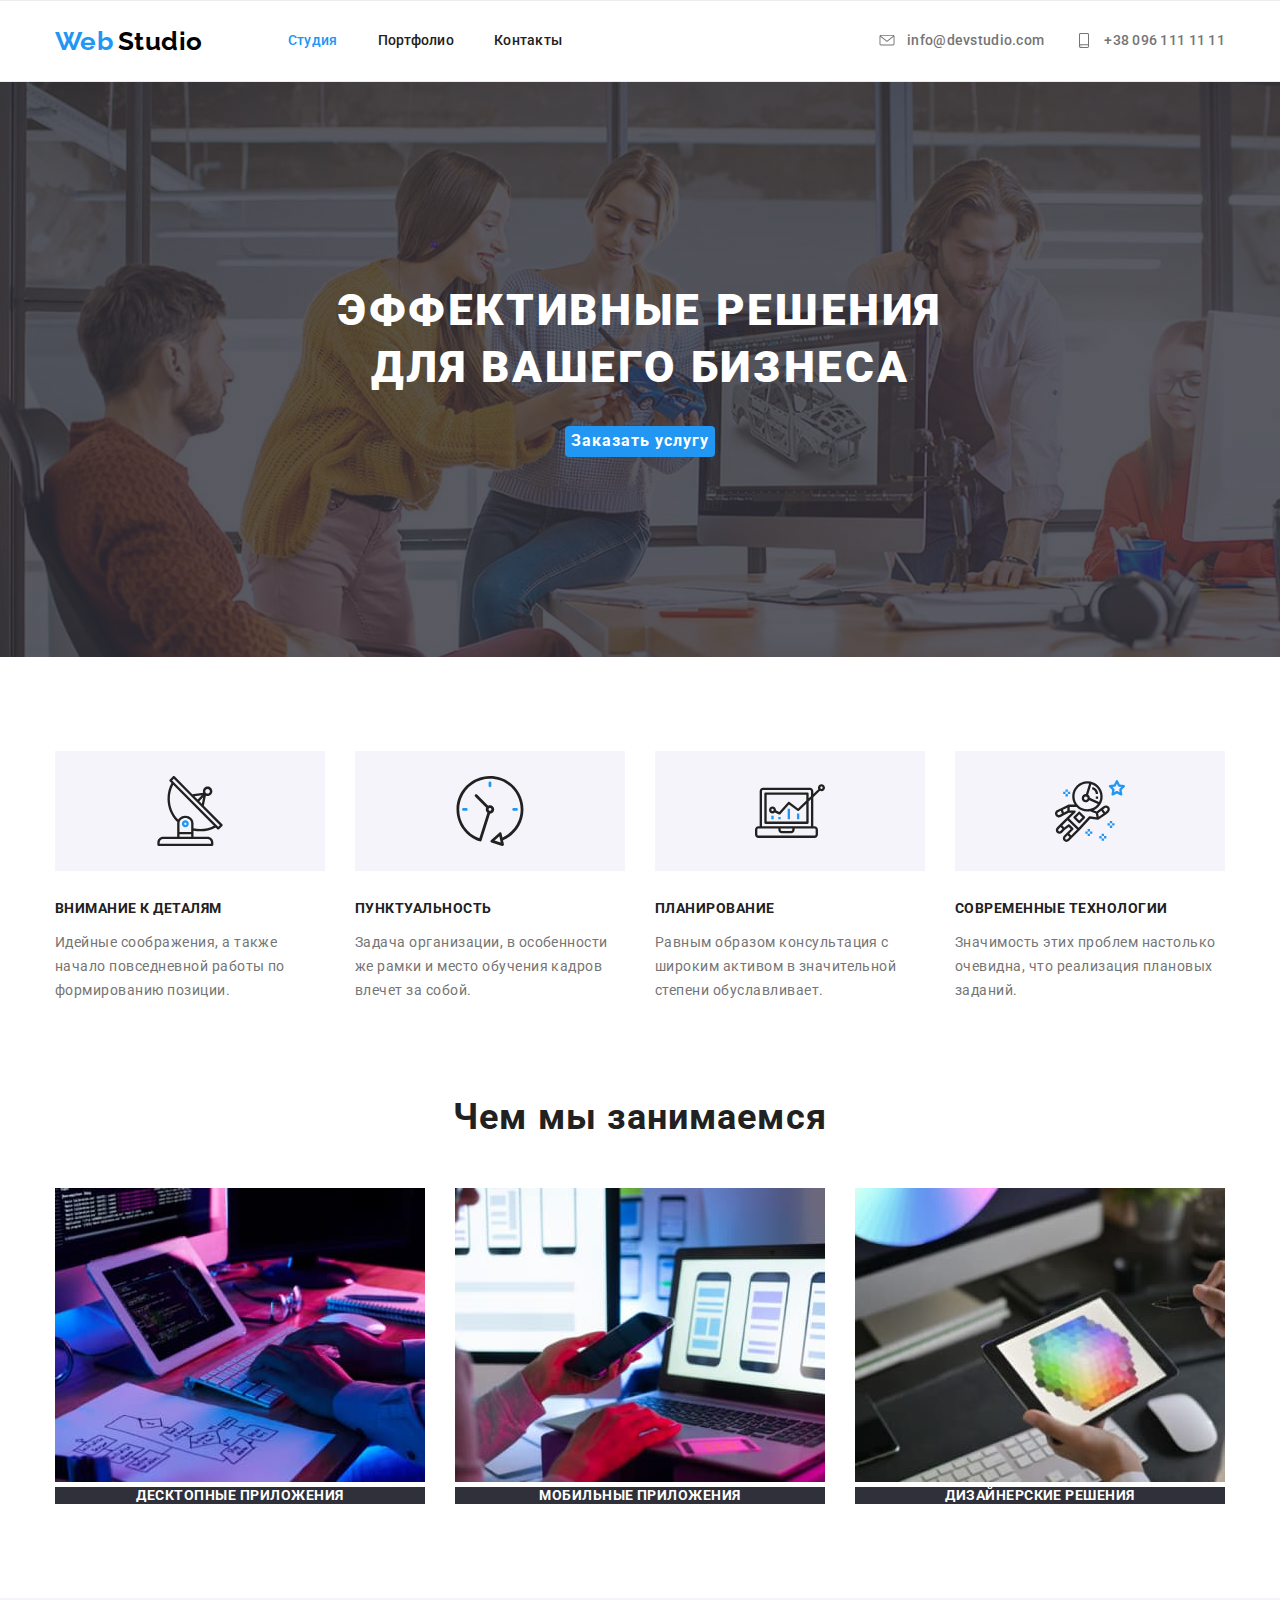
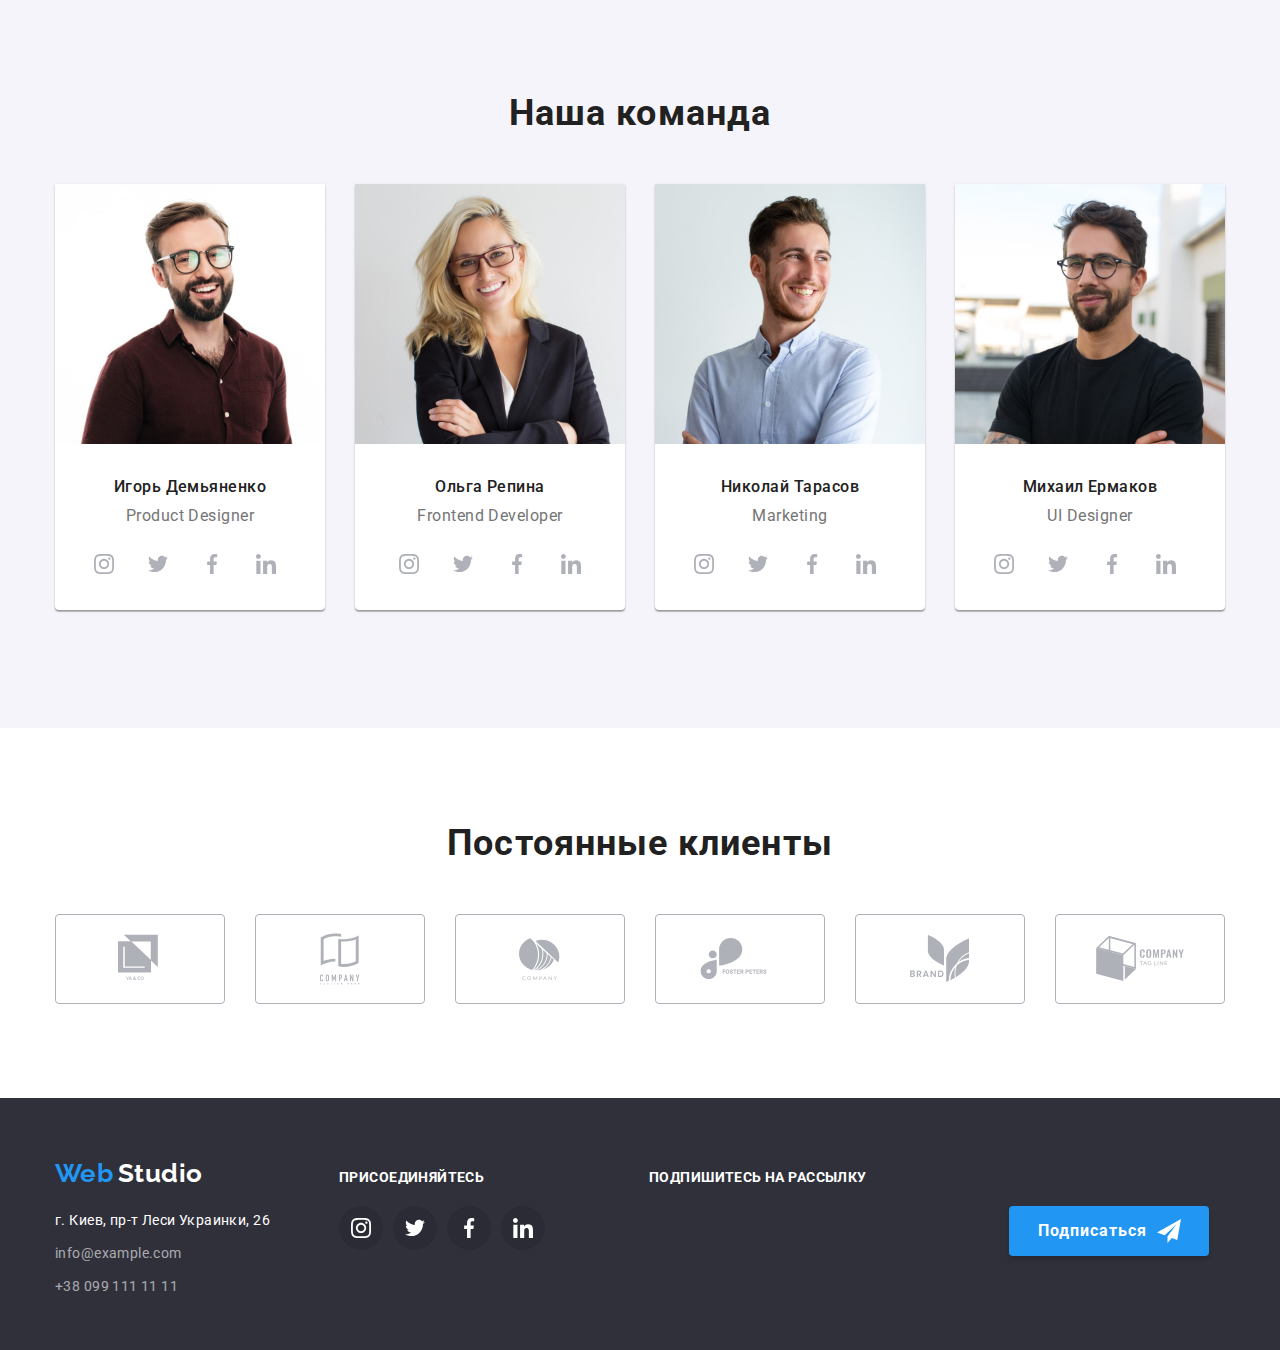
==== index.html @ d1fb1cee "добавляет все файлы" ====
<!DOCTYPE html>
<html lang="ru">
  <head>
    <meta charset="UTF-8" />
    <meta name="viewport" content="width=device-width, initial-scale=1.0" />
    <title>Web Studio</title>
    <link
      rel="stylesheet"
      href="https://cdnjs.cloudflare.com/ajax/libs/modern-normalize/0.7.0/modern-normalize.min.css"
    />
    <link
      href="https://fonts.googleapis.com/css2?family=Raleway:wght@700&family=Roboto:wght@400;500;700;900&display=swap"
      rel="stylesheet"
    />
    <link rel="stylesheet" href="./css/main.css" />
  </head>

  <body>
    <!-- шапка страницы -->
    <header class="page-header">
      <div class="container main-header">
        <!-- логотип компании -->
        <a href="./" class="logo-header">
          <span class="logo main">Web</span>
          <span class="logo second">Studio</span>
        </a>

        <!-- главная навигация -->
        <nav>
          <ul class="site-nav list">
            <li class="item">
              <a href="./index.html" class="link current">Студия</a>
            </li>
            <li class="item">
              <a href="./portfolio.html" class="link">Портфолио</a>
            </li>
            <li class="item"><a href="" class="link">Контакты</a></li>
          </ul>
        </nav>

        <!-- adress -->
        <address class="site-nav">
          <a href="mailto:info@devstudio.com" class="contacts"
            >
            <svg class="icon-contacts">
              <use xlink:href="./images/sprite.svg#email"></use>
            </svg>
            info@devstudio.com
            </a
          >
          <a href="tel:+380961111111" class="contacts">
            <svg class="icon-contacts">
              <use xlink:href="./images/sprite.svg#smartphone"></use>
            </svg>
            +38 096 111 11 11</a>
        </address>
      </div>
    </header>

    
    

    <main>

      <!-- Hero -->
      <section class="hero">
        <div class="container-hero">
          <h1 class="hero-title">
            Эффективные решения <br />
            для вашего бизнеса
          </h1>
          <button type="button" class="button">Заказать услугу</button>
        </div>
      </section>

      <!-- about us -->
      <section class="section features">
        <div class="container">
          <h2 class="section-title" hidden>О нас</h2>

          <ul class="about-us list">
            <li class="item">
              <div class="img-about">
              <svg class="icon" width="70" height="70">
                <use xlink:href="./images/sprite.svg#antenna"></use>
              </svg>
              </div>
              <h3 class="title">Внимание к деталям</h3>
              <p class="content">
                Идейные соображения, а также начало повседневной работы по
                формированию позиции.
              </p>
            </li>
            <li class="item">
              <div class="img-about">
              <svg class="icon" width="70" height="70">
                <use xlink:href="./images/sprite.svg#clock"></use>
              </svg>
              </div>
              <h3 class="title">Пунктуальность</h3>
              <p class="content">
                Задача организации, в особенности же рамки и место обучения
                кадров влечет за собой.
              </p>
            </li>
            <li class="item">
              <div class="img-about">
                <svg class="icon" width="70" height="70">
                  <use xlink:href="./images/sprite.svg#diagram"></use>
                </svg>
              </div>
              <h3 class="title">Планирование</h3>
              <p class="content">
                Равным образом консультация с широким активом в значительной
                степени обуславливает.
              </p>
            </li>
            <li class="item">
              <div class="img-about">
                <svg class="icon" width="70" height="70">
                  <use xlink:href="./images/sprite.svg#astronaut"></use>
                </svg>
              </div>
              <h3 class="title">Современные технологии</h3>
              <p class="content">
                Значимость этих проблем настолько очевидна, что реализация
                плановых заданий.
              </p>
            </li>
          </ul>
        </div>
      </section>

      <!-- Work section -->
      <section class="section">
        <div class="container">
          <h2 class="section-title">Чем мы занимаемся</h2>

          <ul class="work-list list">
            <li class="item">
              <a href=""
                ><img src="./images/box-1.jpg" alt="box-1" width="370"
              /></a>
              <h3 class="title title-utilities">Десктопные приложения</h3>
            </li>

            <li class="item">
              <a href=""
                ><img src="./images/box-2.jpg" alt="box-2" width="370"
              /></a>
              <h3 class="title title-utilities">Мобильные приложения</h3>
            </li>

            <li class="item">
              <a href=""
                ><img
                  src="./images/box-3.jpg"
                  alt="box-3"
                  width="370"
              /></a>
              <h3 class="title title-utilities">Дизайнерские решения</h3>
            </li>
          </ul>
        </div>
      </section>

      <!-- our team -->

      <section class="section-team">
          <div class="container">
            <h2 class="section-title">Наша команда</h2>
            <ul class="our-team list">
              <li class="item">
                <img src="./images/our-team-1.jpg" alt="дизайнер" width="270" />
                <h3 class="name-team">Игорь Демьяненко</h3>
                <p class="name-text">Product Designer</p>
                <ul class="links list">
                  <li class="item-links">
                    <a  class="box-media" href="https://www.instagram.com/" aria-label="ссылка на Instagram">
                      <svg class="instagram" width="20" height="20">
                        <use href="./images/sprite.svg#instagram"></use>
                      </svg>
                    </a>
                  </li>
                  <li class="item-links">
                    <a class="box-media" href="https://twitter.com/" aria-label="ссылка на Twitter">
                      <svg class="" width="20" height="20">
                        <use href="./images/sprite.svg#twitter"></use>
                      </svg>
                    </a>
                  </li>
                  <li class="item-links">
                    <a class="box-media" href="https://www.facebook.com/" aria-label="ссылка на Facebook">
                      <svg class="" width="20" height="20">
                        <use href="./images/sprite.svg#facebook"></use>
                      </svg>
                    </a>
                  </li>
                  <li class="item-links">
                    <a class="box-media" href="https://www.linkedin.com/" aria-label="ссылка на linkedin">
                      <svg class="" width="20" height="20">
                        <use href="./images/sprite.svg#linkedin"></use>
                      </svg>
                    </a>
                  </li>
                </ul>
              </li>
       
              <li class="item">
                <img src="./images/our-team-2.jpg" alt="фронтенд разработчик" width="270" />
                <h3 class="name-team">Ольга Репина</h3>
                <p class="name-text">Frontend Developer</p>
                <ul class="links list">
                  <li class="item-links">
                    <a class="box-media" href="https://www.instagram.com/" aria-label="ссылка на Instagram">
                      <svg class="" width="20" height="20">
                        <use href="./images/sprite.svg#instagram"></use>
                      </svg>
                    </a>
                  </li>
                  <li class="item-links">
                    <a class="box-media" href="https://twitter.com/" aria-label="ссылка на Twitter">
                      <svg class="" width="20" height="20">
                        <use href="./images/sprite.svg#twitter"></use>
                      </svg>
                    </a>
                  </li>
                  <li class="item-links">
                    <a class="box-media" href="https://www.facebook.com/" aria-label="ссылка на Facebook">
                      <svg class="" width="20" height="20">
                        <use href="./images/sprite.svg#facebook"></use>
                      </svg>
                    </a>
                  </li class="item-links">
                  <li>
                    <a class="box-media" href="https://www.linkedin.com/" aria-label="ссылка на linkedin">
                      <svg class="" width="20" height="20">
                        <use href="./images/sprite.svg#linkedin"></use>
                      </svg>
                    </a>
                  </li>
                </ul>
              </li>
          
              <li class="item">
                <img src="./images/our-team-3.jpg" alt="Маркетинг" width="270" />
                <h3 class="name-team">Николай Тарасов</h3>
                <p class="name-text">Marketing</p>
          
                <ul class="links list">
                  <li class="item-links">
                    <a class="box-media" href="https://www.instagram.com/" aria-label="ссылка на Instagram">
                      <svg class="" width="20" height="20">
                        <use href="./images/sprite.svg#instagram"></use>
                      </svg>
                    </a>
                  </li>
                  <li class="item-links">
                    <a class="box-media" href="https://twitter.com/" aria-label="ссылка на Twitter">
                      <svg class="" width="20" height="20">
                        <use href="./images/sprite.svg#twitter"></use>
                      </svg>
                    </a>
                  </li>
                  <li class="item-links">
                    <a class="box-media" href="https://www.facebook.com/" aria-label="ссылка на Facebook">
                      <svg class="" width="20" height="20">
                        <use href="./images/sprite.svg#facebook"></use>
                      </svg>
                    </a>
                  </li>
                  <li class="item-links">
                    <a class="box-media" href="https://www.linkedin.com/" aria-label="ссылка на linkedin">
                      <svg class="" width="20" height="20">
                        <use href="./images/sprite.svg#linkedin"></use>
                      </svg>
                    </a>
                  </li>
                </ul>
              </li>
          
              <li class="item">
                <img src="./images/our-team-4.jpg" alt="дизайнер" width="270" />
                <h3 class="name-team">Михаил Ермаков</h3>
                <p class="name-text">UI Designer</p>
          
                <ul class="links list">
                  <li class="item-links">
                    <a class="box-media" href="https://www.instagram.com/" aria-label="ссылка на Instagram">
                      <svg class="" width="20" height="20">
                        <use href="./images/sprite.svg#instagram"></use>
                      </svg>
                    </a>
                  </li>
                  <li class="item-links">
                    <a class="box-media" href="https://twitter.com/" aria-label="ссылка на Twitter">
                      <svg class="" width="20" height="20">
                        <use href="./images/sprite.svg#twitter"></use>
                      </svg>
                    </a>
                  </li>
                  <li class="item-links">
                    <a class="box-media" href="https://www.facebook.com/" aria-label="ссылка на Facebook">
                      <svg class="" width="20" height="20">
                        <use href="./images/sprite.svg#facebook"></use>
                      </svg>
                    </a>
                  </li>
                  <li class="item-links">
                    <a class="box-media" href="https://www.linkedin.com/" aria-label="ссылка на linkedin">
                      <svg class="" width="20" height="20">
                        <use href="./images/sprite.svg#linkedin"></use>
                      </svg>
                    </a>
                  </li>
                </ul>
              </li>
            </ul>
          </div>
      
      </section>

      <!-- our clients -->
      <section class="section clients">
        <div class="container">
          <h2 class="section-title">Постоянные клиенты</h2>
          <ul class="section list">
            <li class="item clients">
              <a class="company" href="">
                <svg class="icon-client" width="44" height="50">
                  <use xlink:href="./images/sprite.svg#client-1"></use>
                </svg>
              </a>
            </li>

            <li class="item clients">
              <a class="company" href="">
                <svg class="icon-client" width="40" height="52">
                  <use xlink:href="./images/sprite.svg#client-2"></use>
                </svg>
              </a>
            </li>

            <li class="item clients">
              <a class="company" href="">
                <svg class="icon-client" width="41" height="42.6">
                  <use xlink:href="./images/sprite.svg#client-3"></use>
                </svg>
              </a>
            </li>

            <li class="item clients">
              <a class="company" href="">
                <svg class="icon-client" width="80" height="42">
                  <use xlink:href="./images/sprite.svg#client-4"></use>
                </svg>
              </a>
            </li>

            <li class="item clients">
              <a class="company" href="">
                <svg class="icon-client" width="59" height="47">
                  <use xlink:href="./images/sprite.svg#client-5"></use>
                </svg>
              </a>
            </li>

            <li class="item clients">
              <a class="company" href="">
                <svg class="icon-client" width="88.5" height="45.5">
                  <use xlink:href="./images/sprite.svg#client-6"></use>
                </svg>
              </a>
            </li>
          </ul>
        </div>
      </section>
    </main>

    <!-- footer -->

    <footer class="bg-footer">
      <div class="container">
        <div class="address-footer">
          <!-- логотип компании -->
          <a href="./" class="logo-footer">
            <span class="logo main">Web</span>
            <span class="logo white">Studio</span>
          </a>
          <br />

          <!-- e-mail and phone -->
          <address>
            <p class="address">г. Киев, пр-т Леси Украинки, 26</p>
            <br />

            <a href="mailto:info@example.com" class="footer-contacts"
              >info@example.com</a
            >
            <br />
            <a href="tel:+380991111111" class="footer-contacts"
              >+38 099 111 11 11</a
            ><br />
          </address>
        </div>

        <!-- соц сети -->
        <div class="join">
          <b class="join-us">присоединяйтесь</b>

          <ul class="links list">
            <li class="item-links">
              <a class="footer-media" href="" aria-label="ссылка на Instagram">
              <svg class="" width="20" height="20">
                <use href="./images/sprite.svg#instagram"></use>
              </svg>
            </a>
          </li>
            <li class="item-links">
              <a class="footer-media" href="" aria-label="ссылка на Twitter">
              <svg class="" width="20" height="20">
                <use href="./images/sprite.svg#twitter"></use>
              </svg>
            </a>
          </li>
            <li class="item-links">
              <a class="footer-media" href="" aria-label="ссылка на Facebook">
              <svg class="" width="20" height="20">
                <use href="./images/sprite.svg#facebook"></use>
              </svg>
            </a>
          </li>
            <li class="item-links">
              <a class="footer-media" href="" aria-label="ссылка на linkedin">
              <svg class="" width="20" height="20">
                <use href="./images/sprite.svg#linkedin"></use>
              </svg>
            </a>
          </li>
          </ul>
        </div>

        <!-- подписка -->
        <div class="sigh">
          <b class="join-us">подпишитесь на рассылку</b>
          <button type="button" class="button-footer">
            Подписаться
          <svg class="send" width="24" height="24">
            <use xlink:href="./images/sprite.svg#send"></use>
          </svg>
        </button>
        </div>
      </div>
    </footer>
  </body>
</html>
---- css/main.css ----
:root {
  --primary-text-color: #757575;
  --first-title-text-color: #212121;
  --accent-color: #2196f3;
  --primary-white-color: #ffffff;
  --second-bg-color: #f5f4fa;
  --bg-color-footer: #2f303a;
  --second-logo-color: #000000;
}

/* main styles */
html {
  box-sizing: border-box;
}

*,
*::before,
*::after {
  box-sizing: inherit;
}

body {
  background-color: var(--primary-white-color);
  color: var(--primary-text-color);
  font-family: Roboto, sans-serif;
  letter-spacing: 0.03em;
}

/* a classes */
a {
  text-decoration: none;
}

/* стили для index.html */

/* header */
.page-header {
  margin-left: auto;
  margin-right: auto;

  padding-left: 15px;
  padding-right: 15px;
  border: 1px solid #ececec;
  border-left: none;
  border-right: none;
  /* outline: 2px solid black; */
}

.container {
  margin-left: auto;
  margin-right: auto;
  width: 1200px;
  padding-left: 15px;
  padding-right: 15px;
}

/* logo */
.logo {
  font-family: Raleway, sans-serif;
  font-weight: 700;
  font-size: 26px;
  line-height: 1.19;
  text-decoration: none;
}
.logo.main {
  color: var(--accent-color);
}

.logo.second {
  color: var(--second-logo-color);
}

.logo.white {
  color: var(--primary-white-color);
}

/* sections */

.section {
  padding-bottom: 94px;
}

.section.features {
  padding-top: 94px;
}

.section .section-title .title {
  margin-top: 0;
  margin-bottom: 10;
  color: var(--first-title-text-color);
  font-weight: 700;
  font-size: 36px;
  line-height: 1.16;
  text-align: center;
}

/* Hero */
.hero {
  text-align: center;

  padding-top: 200px;
  padding-bottom: 200px;

  background-image: linear-gradient(
      to right,
      rgba(47, 48, 58, 0.8),
      rgba(47, 48, 58, 0.8)
    ),
    url(../images/Header.jpg);
}

.hero-title {
  margin-top: 0;
  margin-bottom: 30px;
  color: var(--primary-white-color);
  font-weight: 900;
  font-size: 44px;
  line-height: 1.3;
  letter-spacing: 0.06em;
  text-transform: uppercase;
}

/* Button */
.button {
  color: var(--primary-white-color);
  background-color: var(--accent-color);
  font-weight: 700;
  font-size: 16px;
  line-height: 1.8;
  align-items: center;
  text-align: center;
  letter-spacing: 0.06em;
  border-radius: 4px;
  text-decoration: none;
  border: none;
}

/* site nav */

.logo-header {
  margin-right: 85px;
}

.main-header {
  display: flex;
  align-items: center;
}

.site-nav {
  font-weight: 500;
  font-size: 14px;
  line-height: 1.14;
  letter-spacing: 0.02em;
}

/* header */

.site-nav .contacts {
  color: var(--primary-text-color);
  display: flex;
  font-weight: 500;
  font-size: 14px;
  height: 1.14;
  letter-spacing: 0.02em;
  font-style: normal;
  align-items: center;
  background-color: var(--primary-white-color);
}

.icon-contacts {
  width: 20px;
  height: 15px;
  align-items: center;
  margin-right: 10px;
  fill: currentColor;
}

.contacts:hover {
  color: var(--accent-color);
}

.site-nav {
  display: flex;
  margin-left: auto;
}

.site-nav .contacts + .contacts {
  margin-left: 30px;
}
.site-nav .contacts {
  padding-top: 32px;
  padding-bottom: 32px;
}

.site-nav .item:not(:last-child) {
  margin-right: 40px;
}

.site-nav .link {
  display: block;
  padding-top: 32px;
  padding-bottom: 32px;

  color: var(--first-title-text-color);
}

.site-nav .link:hover,
.site-nav .link:focus {
  color: var(--accent-color);
}

.site-nav .link.current {
  color: var(--accent-color);
}

.link.primary {
  color: var(--accent-color);
}

/* about us */
.about-us.list {
  display: flex;
}

.about-us.list .item {
  margin-right: 30px;
}

.about-us .title {
  color: var(--first-title-text-color);

  font-weight: 700;
  font-size: 14px;
  line-height: 1.14;
  text-transform: uppercase;
}

.img-about {
  display: flex;
  align-items: center;
  justify-content: center;
  width: 270px;
  height: 120px;

  background: var(--second-bg-color);
}
.content {
  margin-top: 0;
  margin-bottom: 0;

  font-size: 14px;
  line-height: 1.7;
}

.list {
  padding: 0;
  margin: 0;
  list-style: none;
}

.title {
  margin-top: 30px;
  margin-bottom: 10 px;
}

/* Work section */
.section-title {
  color: var(--first-title-text-color);
  margin-top: 0;
  margin-bottom: 50px;

  font-weight: bold;
  font-size: 36px;
  line-height: 42px;
  text-align: center;
  letter-spacing: 0.03em;
}

.title-utilities {
  background-color: var(--bg-color-footer);
  color: var(--primary-white-color);
  margin-top: 0;
  margin-bottom: 0;

  font-weight: bold;
  font-size: 14px;
  line-height: 1.2;
  text-align: center;
  text-transform: uppercase;
}
.work-list.list {
  display: flex;
}

.work-list.list .item {
  width: calc((100%-60px) / 3);
  margin-right: 30px;
}

.section.list.uttilities .item:last-child {
  margin-right: 0px;
}

/*our team */

.section-team {
  padding-top: 94px;
  padding-bottom: 94px;
  background-color: var(--second-bg-color);
}

.our-team.list {
  display: flex;
  padding-bottom: 24px;
}

.our-team.list .item {
  background-color: var(--primary-white-color);
  display: block;
  width: calc((100%-90px) / 4);
  margin-right: 30px;

  border-radius: 0px 0px 4px 4px;
  box-shadow: 0px 2px 1px rgba(0, 0, 0, 0.2), 0px 1px 1px rgba(0, 0, 0, 0.14),
    0px 1px 3px rgba(0, 0, 0, 0.12);
}

.name-team {
  color: var(--first-title-text-color);
  margin-top: 30px;
  margin-bottom: 10px;

  font-weight: 500;
  font-size: 16px;
  line-height: 1.18;
  text-align: center;
}

.name-text {
  margin-top: 0;
  margin-bottom: 16px;

  font-size: 16px;
  line-height: 1.18;
  text-align: center;
}

.item-links {
  margin-right: 10px;
  margin-bottom: 24px;
}

.box-media {
  display: flex;
  width: 44px;
  height: 44px;
  align-items: center;
  justify-content: center;
  fill: #afb1b8;
}

.box-media:hover {
  border-radius: 50%;
  background-color: var(--accent-color);
  fill: var(--primary-white-color);
}

/* our clients */
.section.clients {
  padding-top: 94px;
  padding-bottom: 94px;
}

.section.list {
  display: flex;
}

.section.list .item.clients {
  width: calc((100% - 150px) / 6);
  margin-right: 30px;
}

.company {
  display: flex;
  width: 170px;
  height: 90px;
  align-items: center;
  justify-content: center;
  fill: #afb1b8;
  border: 1px solid #afb1b8;
  border-radius: 4px;
}

.company:hover {
  fill: var(--accent-color);
  border: 1px solid var(--accent-color);
}

/* Footer section */

.footer-media {
  display: flex;
  width: 44px;
  height: 44px;
  align-items: center;
  justify-content: center;
  fill: #ffffff;
  background-color: rgba(0, 0, 0, 10%);
  border-radius: 50%;
}

.footer-media:hover {
  border-radius: 50%;
  background-color: var(--accent-color);
  fill: var(--primary-white-color);
}

.button-footer {
  margin-left: 360px;
  width: 200px;
  height: 50px;
  padding-left: 29px;
  color: var(--primary-white-color);
  background-color: var(--accent-color);
  box-shadow: 0px 4px 4px rgba(0, 0, 0, 0.15);
  border-radius: 4px;
  border: 0;
  cursor: pointer;
  font-weight: bold;
  font-size: 16px;
  line-height: 1.87;
  display: inline-flex;
  align-items: center;
  text-align: center;
  letter-spacing: 0.06em;
}

.button-footer .send {
  margin-left: 10px;
}

.bg-footer {
  background-color: var(--bg-color-footer);
  height: 252px;
}

.bg-footer .container {
  display: flex;
}

.address-footer {
  padding-top: 60px;
}

.logo-footer {
  display: inline-block;
  margin-bottom: 20px;
}
.address {
  color: var(--primary-white-color);

  font-size: 14px;
  line-height: 1.71;
  letter-spacing: 0.03em;
  font-style: normal;

  display: inline-block;
  margin-top: 0;
  margin-bottom: 9px;
}

.footer-contacts {
  color: rgba(255, 255, 255, 0.6);
  font-size: 14px;
  line-height: 1.71;
  letter-spacing: 0.03em;
  font-style: normal;

  display: inline-block;
  margin-bottom: 9px;
}

.container .join {
  padding-top: 72px;
  padding-left: 69px;
}

.links.list {
  display: flex;
  justify-content: center;
}

.sigh {
  padding-top: 72px;
  padding-left: 94px;
}

.join-us {
  color: var(--primary-white-color);
  display: block;
  margin-bottom: 20px;

  font-weight: bold;
  font-size: 14px;
  line-height: 1.14;
  letter-spacing: 0.03em;
  text-transform: uppercase;
}

/* стили для portfolio */

/* Buttons navigation */

.list.portfolio {
  display: flex;
  justify-content: center;
  padding-top: 94px;
}

.portfolio-button {
  margin-left: 8px;
}

.radio-button {
  color: var(--first-title-text-color);
  background-color: var(--second-bg-color);
  font-family: sans-serif;
  text-align: center;
  font-weight: 500;
  font-size: 16px;
  line-height: 1.62;
  letter-spacing: 0.03em;
  border: none;
  border-radius: 4px;
  align-items: center;

  padding-top: 6px;
  padding-right: 22px;
  padding-bottom: 6px;
  padding-left: 22px;
}

.radio-button:hover,
.radio-button:focus {
  color: var(--primary-white-color);
  background-color: var(--accent-color);
  box-shadow: 0px 4px 4px rgba(0, 0, 0, 0.25);
}

/* proects */

.list.projects {
  padding-top: 34px;
  padding-bottom: 94px;
  display: flex;
  flex-wrap: wrap;
}

.flex-container {
  width: calc((100% - 60px) / 3);
  margin-right: 30px;
  margin-bottom: 30px;

  box-sizing: border-box;
}

.flex-container:hover {
  box-shadow: 0px 4px 4px rgba(0, 0, 0, 0.25);
}

.portfolio-card-content {
  border: 1px solid #eeeeee;
  border-top: none;
}

.flex-container:nth-child(3n) {
  margin-right: 0px;
}

.flex-container:nth-last-child(-n + 3) {
  margin-bottom: 0;
}

.proects-title {
  color: var(--first-title-text-color);
  padding-top: 20px;
  padding-bottom: 4px;
  padding-left: 24px;
  padding-right: 24px;
  margin-top: 0;
  margin-bottom: 0;

  font-weight: bold;
  font-size: 18px;
  line-height: 2;
  letter-spacing: 0.06em;
}
.subtitle-proects {
  color: var(--primary-text-color);
  margin-top: 0px;
  margin-bottom: 0px;
  padding-bottom: 20px;
  padding-left: 24px;
  padding-right: 24px;
  font-size: 16px;
  line-height: 1.87;
  letter-spacing: 0.03em;
}

.text-proects {
  color: var(--primary-text-color);

  font-size: 18px;
  line-height: 1.56;
  letter-spacing: 0.03em;

  padding-top: 20px;
  padding-bottom: 4px;
  padding-left: 24px;
  padding-right: 24px;
  margin-top: 0;
  margin-bottom: 0;
}

.project-links {
  display: block;
}
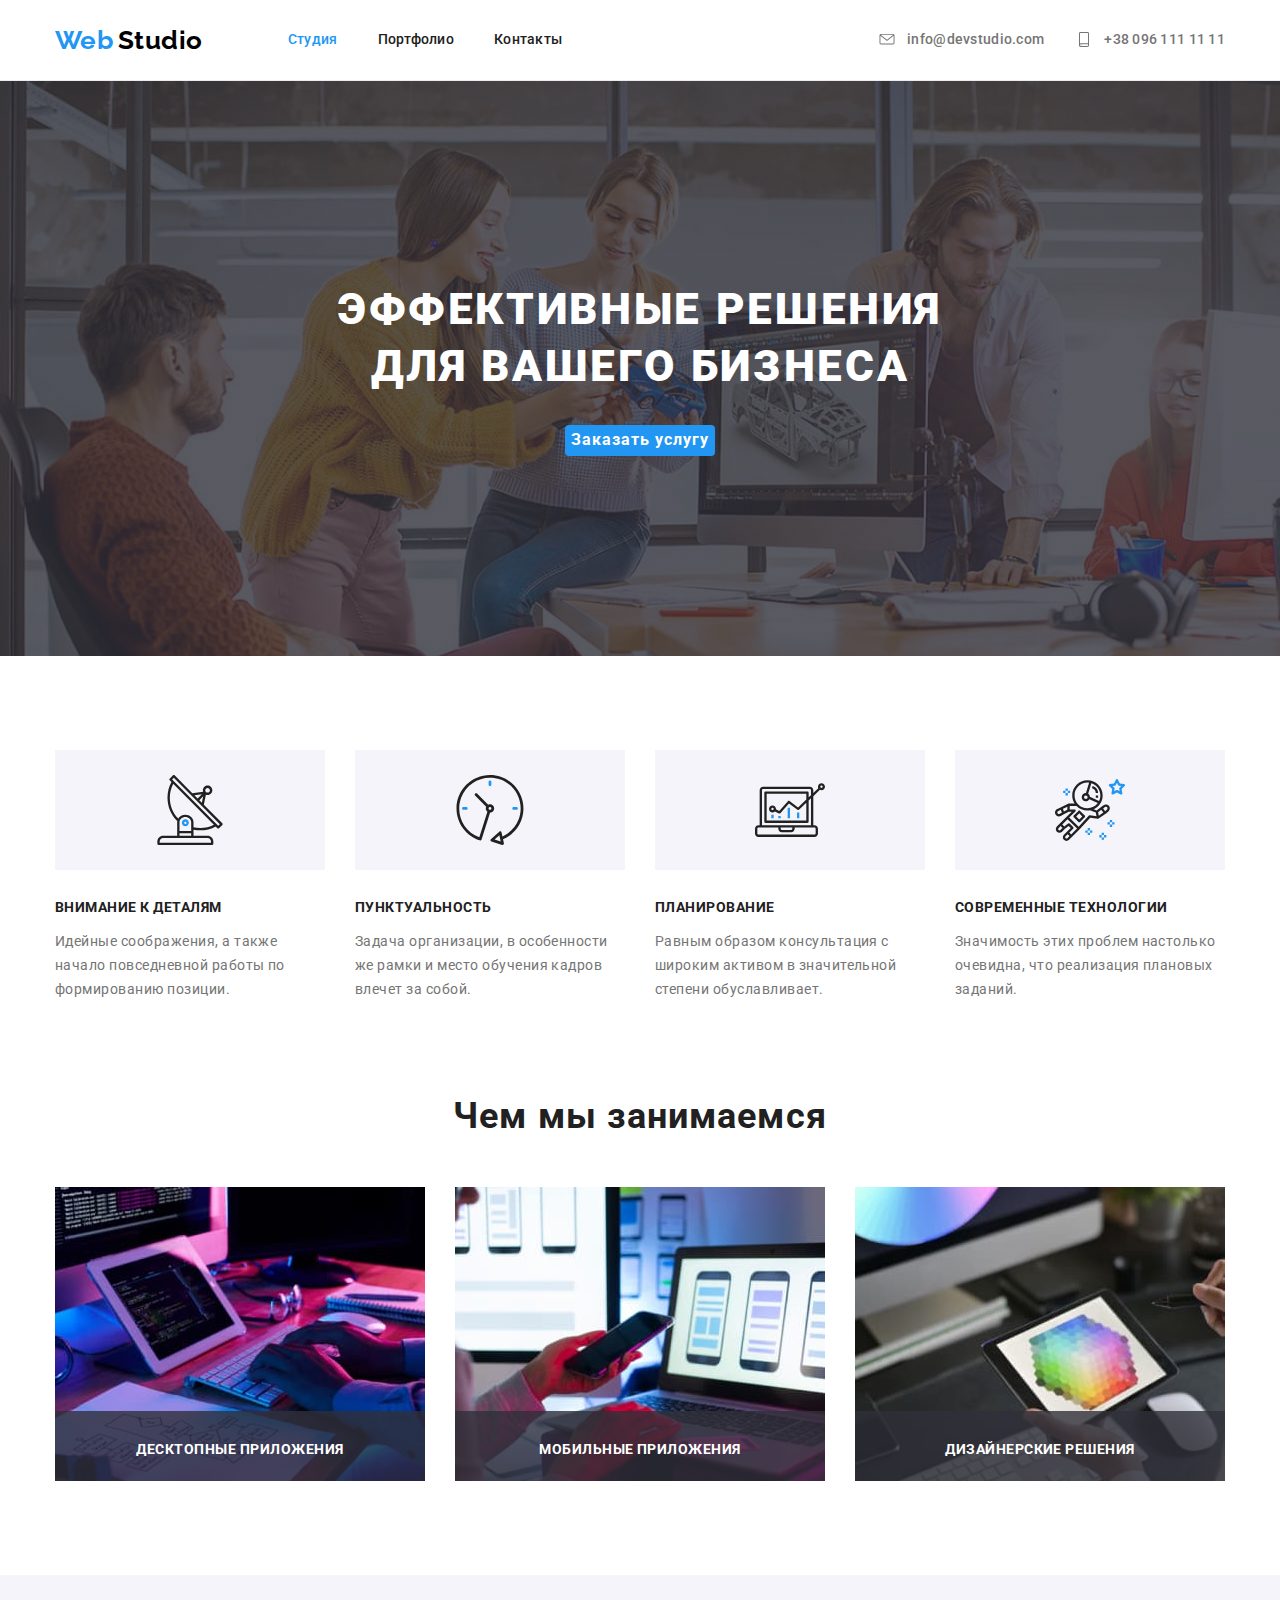
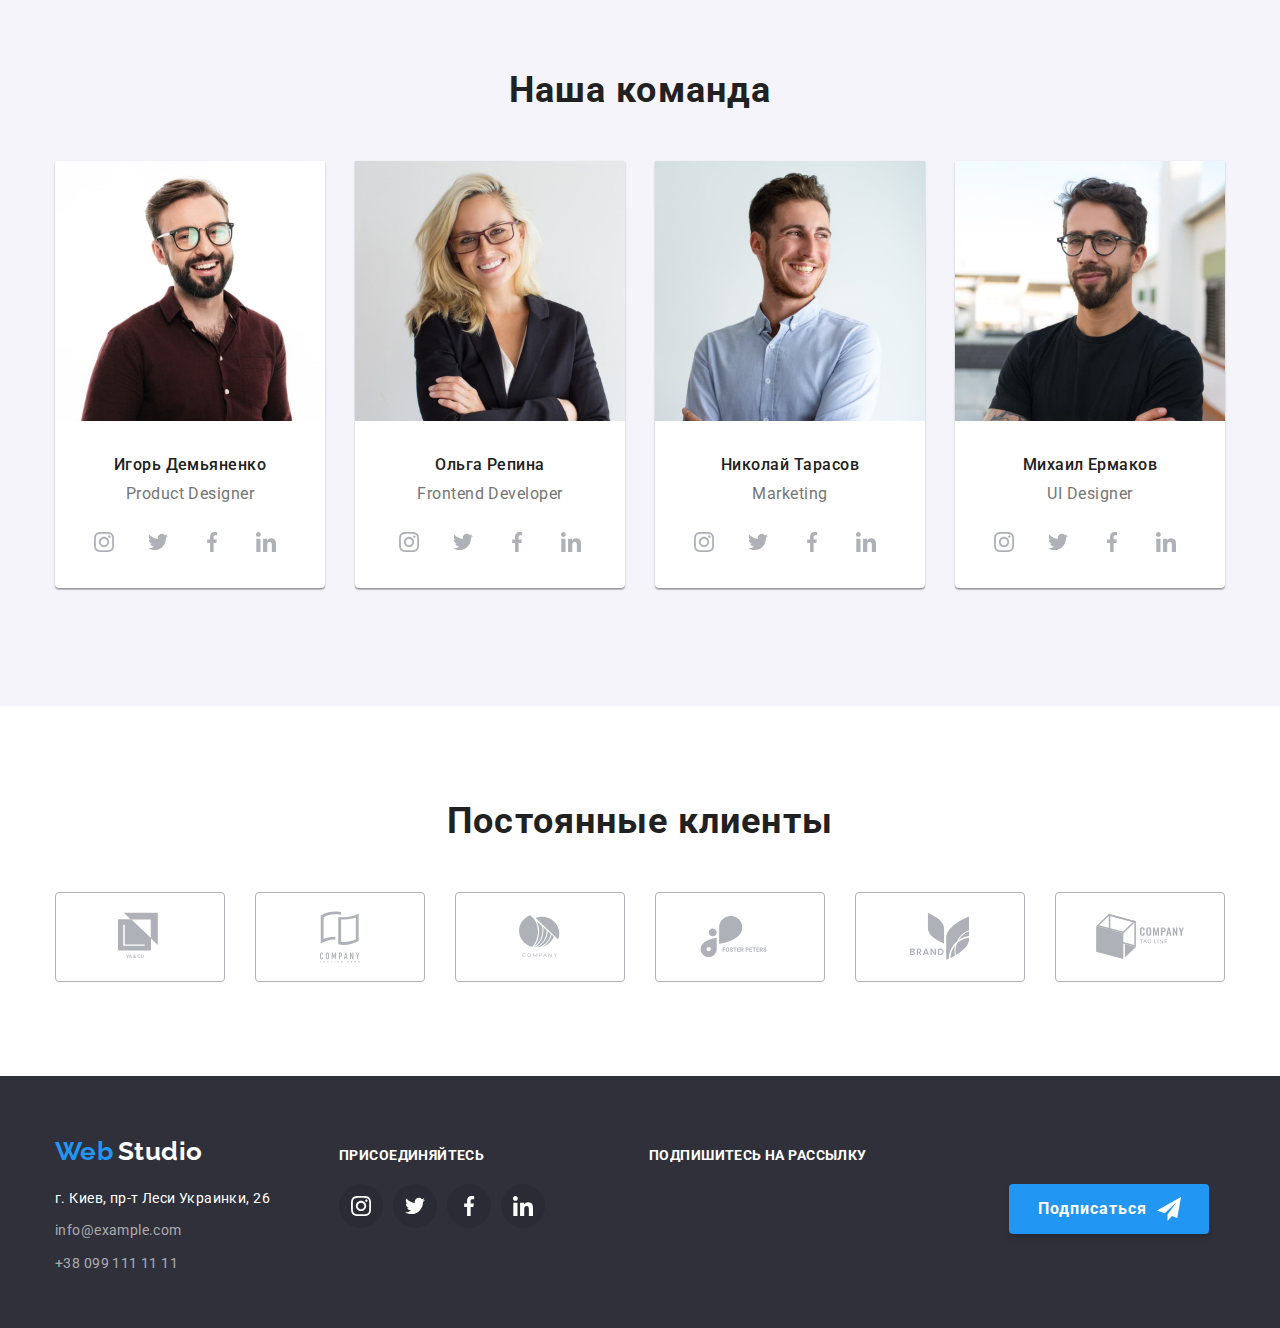
==== commit 7d66e20e: "добавляет модальное окно" ====
--- a/index.html
+++ b/index.html
@@ -1,456 +1,457 @@
 <!DOCTYPE html>
 <html lang="ru">
-  <head>
-    <meta charset="UTF-8" />
-    <meta name="viewport" content="width=device-width, initial-scale=1.0" />
-    <title>Web Studio</title>
-    <link
-      rel="stylesheet"
-      href="https://cdnjs.cloudflare.com/ajax/libs/modern-normalize/0.7.0/modern-normalize.min.css"
-    />
-    <link
-      href="https://fonts.googleapis.com/css2?family=Raleway:wght@700&family=Roboto:wght@400;500;700;900&display=swap"
-      rel="stylesheet"
-    />
-    <link rel="stylesheet" href="./css/main.css" />
-  </head>
-
-  <body>
-    <!-- шапка страницы -->
-    <header class="page-header">
-      <div class="container main-header">
-        <!-- логотип компании -->
-        <a href="./" class="logo-header">
-          <span class="logo main">Web</span>
-          <span class="logo second">Studio</span>
+
+<head>
+  <meta charset="UTF-8" />
+  <meta name="viewport" content="width=device-width, initial-scale=1.0" />
+  <title>Web Studio</title>
+  <link rel="stylesheet"
+    href="https://cdnjs.cloudflare.com/ajax/libs/modern-normalize/0.7.0/modern-normalize.min.css" />
+  <link href="https://fonts.googleapis.com/css2?family=Raleway:wght@700&family=Roboto:wght@400;500;700;900&display=swap"
+    rel="stylesheet" />
+  <link rel="stylesheet" href="./css/main.css" />
+</head>
+
+<body>
+  <!-- шапка страницы -->
+  <header class="page-header">
+    <div class="container main-header">
+      <!-- логотип компании -->
+      <a href="./" class="logo-header">
+        <span class="logo main">Web</span>
+        <span class="logo second">Studio</span>
+      </a>
+
+      <!-- главная навигация -->
+      <nav>
+        <ul class="site-nav list">
+          <li class="item">
+            <a href="./index.html" class="link current">Студия</a>
+          </li>
+          <li class="item">
+            <a href="./portfolio.html" class="link">Портфолио</a>
+          </li>
+          <li class="item"><a href="" class="link">Контакты</a></li>
+        </ul>
+      </nav>
+
+      <!-- adress -->
+      <address class="site-nav">
+        <a href="mailto:info@devstudio.com" class="contacts">
+          <svg class="icon-contacts">
+            <use xlink:href="./images/sprite.svg#email"></use>
+          </svg>
+          info@devstudio.com
         </a>
-
-        <!-- главная навигация -->
-        <nav>
-          <ul class="site-nav list">
-            <li class="item">
-              <a href="./index.html" class="link current">Студия</a>
-            </li>
-            <li class="item">
-              <a href="./portfolio.html" class="link">Портфолио</a>
-            </li>
-            <li class="item"><a href="" class="link">Контакты</a></li>
-          </ul>
-        </nav>
-
-        <!-- adress -->
-        <address class="site-nav">
-          <a href="mailto:info@devstudio.com" class="contacts"
-            >
-            <svg class="icon-contacts">
-              <use xlink:href="./images/sprite.svg#email"></use>
-            </svg>
-            info@devstudio.com
-            </a
-          >
-          <a href="tel:+380961111111" class="contacts">
-            <svg class="icon-contacts">
-              <use xlink:href="./images/sprite.svg#smartphone"></use>
-            </svg>
-            +38 096 111 11 11</a>
-        </address>
-      </div>
-    </header>
-
-    
-    
-
-    <main>
-
-      <!-- Hero -->
-      <section class="hero">
-        <div class="container-hero">
-          <h1 class="hero-title">
-            Эффективные решения <br />
-            для вашего бизнеса
-          </h1>
-          <button type="button" class="button">Заказать услугу</button>
+        <a href="tel:+380961111111" class="contacts">
+          <svg class="icon-contacts">
+            <use xlink:href="./images/sprite.svg#smartphone"></use>
+          </svg>
+          +38 096 111 11 11</a>
+      </address>
+    </div>
+  </header>
+
+
+
+
+  <main>
+
+    <!-- Hero -->
+    <section class="hero">
+      <div class="container-hero">
+        <h1 class="hero-title">
+          Эффективные решения <br />
+          для вашего бизнеса
+        </h1>
+        <button type="button" class="button" data-modal-open>Заказать услугу</button>
+        <div class="backdrop is-hidden" data-modal>
+          <div class="modal">
+            <button class="button-close" data-modal-close>
+              <svg class="btn-close" width="18" height="18">
+                <use xlink:href="./images/sprite.svg#close-black-18dp"></use>
+              </svg>
+            </button>
+          </div>
         </div>
-      </section>
-
-      <!-- about us -->
-      <section class="section features">
-        <div class="container">
-          <h2 class="section-title" hidden>О нас</h2>
-
-          <ul class="about-us list">
-            <li class="item">
-              <div class="img-about">
+      </div>
+    </section>
+
+    <!-- about us -->
+    <section class="section features">
+      <div class="container">
+        <h2 class="section-title" hidden>О нас</h2>
+
+        <ul class="about-us list">
+          <li class="item">
+            <div class="img-about">
               <svg class="icon" width="70" height="70">
                 <use xlink:href="./images/sprite.svg#antenna"></use>
               </svg>
-              </div>
-              <h3 class="title">Внимание к деталям</h3>
-              <p class="content">
-                Идейные соображения, а также начало повседневной работы по
-                формированию позиции.
-              </p>
-            </li>
-            <li class="item">
-              <div class="img-about">
+            </div>
+            <h3 class="title">Внимание к деталям</h3>
+            <p class="content">
+              Идейные соображения, а также начало повседневной работы по
+              формированию позиции.
+            </p>
+          </li>
+          <li class="item">
+            <div class="img-about">
               <svg class="icon" width="70" height="70">
                 <use xlink:href="./images/sprite.svg#clock"></use>
               </svg>
-              </div>
-              <h3 class="title">Пунктуальность</h3>
-              <p class="content">
-                Задача организации, в особенности же рамки и место обучения
-                кадров влечет за собой.
-              </p>
-            </li>
-            <li class="item">
-              <div class="img-about">
-                <svg class="icon" width="70" height="70">
-                  <use xlink:href="./images/sprite.svg#diagram"></use>
-                </svg>
-              </div>
-              <h3 class="title">Планирование</h3>
-              <p class="content">
-                Равным образом консультация с широким активом в значительной
-                степени обуславливает.
-              </p>
-            </li>
-            <li class="item">
-              <div class="img-about">
-                <svg class="icon" width="70" height="70">
-                  <use xlink:href="./images/sprite.svg#astronaut"></use>
-                </svg>
-              </div>
-              <h3 class="title">Современные технологии</h3>
-              <p class="content">
-                Значимость этих проблем настолько очевидна, что реализация
-                плановых заданий.
-              </p>
-            </li>
-          </ul>
-        </div>
-      </section>
-
-      <!-- Work section -->
-      <section class="section">
-        <div class="container">
-          <h2 class="section-title">Чем мы занимаемся</h2>
-
-          <ul class="work-list list">
-            <li class="item">
-              <a href=""
-                ><img src="./images/box-1.jpg" alt="box-1" width="370"
-              /></a>
+            </div>
+            <h3 class="title">Пунктуальность</h3>
+            <p class="content">
+              Задача организации, в особенности же рамки и место обучения
+              кадров влечет за собой.
+            </p>
+          </li>
+          <li class="item">
+            <div class="img-about">
+              <svg class="icon" width="70" height="70">
+                <use xlink:href="./images/sprite.svg#diagram"></use>
+              </svg>
+            </div>
+            <h3 class="title">Планирование</h3>
+            <p class="content">
+              Равным образом консультация с широким активом в значительной
+              степени обуславливает.
+            </p>
+          </li>
+          <li class="item">
+            <div class="img-about">
+              <svg class="icon" width="70" height="70">
+                <use xlink:href="./images/sprite.svg#astronaut"></use>
+              </svg>
+            </div>
+            <h3 class="title">Современные технологии</h3>
+            <p class="content">
+              Значимость этих проблем настолько очевидна, что реализация
+              плановых заданий.
+            </p>
+          </li>
+        </ul>
+      </div>
+    </section>
+
+    <!-- Work section -->
+    <section class="section">
+      <div class="container">
+        <h2 class="section-title">Чем мы занимаемся</h2>
+
+        <ul class="work-list list">
+          <li class="item">
+            <img class="project-links" src="./images/box-1.jpg" alt="box-1" width="370" />
+            <div class="section-utilities">
               <h3 class="title title-utilities">Десктопные приложения</h3>
-            </li>
-
-            <li class="item">
-              <a href=""
-                ><img src="./images/box-2.jpg" alt="box-2" width="370"
-              /></a>
+            </div>
+          </li>
+
+          <li class="item">
+            <img class="project-links" src="./images/box-2.jpg" alt="box-2" width="370" />
+            <div class="section-utilities">
               <h3 class="title title-utilities">Мобильные приложения</h3>
-            </li>
-
-            <li class="item">
-              <a href=""
-                ><img
-                  src="./images/box-3.jpg"
-                  alt="box-3"
-                  width="370"
-              /></a>
+            </div>
+          </li>
+
+          <li class="item">
+            <img class="project-links" src="./images/box-3.jpg" alt="box-3" width="370" />
+            <div class="section-utilities">
               <h3 class="title title-utilities">Дизайнерские решения</h3>
-            </li>
-          </ul>
-        </div>
-      </section>
-
-      <!-- our team -->
-
-      <section class="section-team">
-          <div class="container">
-            <h2 class="section-title">Наша команда</h2>
-            <ul class="our-team list">
-              <li class="item">
-                <img src="./images/our-team-1.jpg" alt="дизайнер" width="270" />
-                <h3 class="name-team">Игорь Демьяненко</h3>
-                <p class="name-text">Product Designer</p>
-                <ul class="links list">
-                  <li class="item-links">
-                    <a  class="box-media" href="https://www.instagram.com/" aria-label="ссылка на Instagram">
-                      <svg class="instagram" width="20" height="20">
-                        <use href="./images/sprite.svg#instagram"></use>
-                      </svg>
-                    </a>
-                  </li>
-                  <li class="item-links">
-                    <a class="box-media" href="https://twitter.com/" aria-label="ссылка на Twitter">
-                      <svg class="" width="20" height="20">
-                        <use href="./images/sprite.svg#twitter"></use>
-                      </svg>
-                    </a>
-                  </li>
-                  <li class="item-links">
-                    <a class="box-media" href="https://www.facebook.com/" aria-label="ссылка на Facebook">
-                      <svg class="" width="20" height="20">
-                        <use href="./images/sprite.svg#facebook"></use>
-                      </svg>
-                    </a>
-                  </li>
-                  <li class="item-links">
-                    <a class="box-media" href="https://www.linkedin.com/" aria-label="ссылка на linkedin">
-                      <svg class="" width="20" height="20">
-                        <use href="./images/sprite.svg#linkedin"></use>
-                      </svg>
-                    </a>
-                  </li>
-                </ul>
-              </li>
-       
-              <li class="item">
-                <img src="./images/our-team-2.jpg" alt="фронтенд разработчик" width="270" />
-                <h3 class="name-team">Ольга Репина</h3>
-                <p class="name-text">Frontend Developer</p>
-                <ul class="links list">
-                  <li class="item-links">
-                    <a class="box-media" href="https://www.instagram.com/" aria-label="ссылка на Instagram">
-                      <svg class="" width="20" height="20">
-                        <use href="./images/sprite.svg#instagram"></use>
-                      </svg>
-                    </a>
-                  </li>
-                  <li class="item-links">
-                    <a class="box-media" href="https://twitter.com/" aria-label="ссылка на Twitter">
-                      <svg class="" width="20" height="20">
-                        <use href="./images/sprite.svg#twitter"></use>
-                      </svg>
-                    </a>
-                  </li>
-                  <li class="item-links">
-                    <a class="box-media" href="https://www.facebook.com/" aria-label="ссылка на Facebook">
-                      <svg class="" width="20" height="20">
-                        <use href="./images/sprite.svg#facebook"></use>
-                      </svg>
-                    </a>
-                  </li class="item-links">
-                  <li>
-                    <a class="box-media" href="https://www.linkedin.com/" aria-label="ссылка на linkedin">
-                      <svg class="" width="20" height="20">
-                        <use href="./images/sprite.svg#linkedin"></use>
-                      </svg>
-                    </a>
-                  </li>
-                </ul>
-              </li>
-          
-              <li class="item">
-                <img src="./images/our-team-3.jpg" alt="Маркетинг" width="270" />
-                <h3 class="name-team">Николай Тарасов</h3>
-                <p class="name-text">Marketing</p>
-          
-                <ul class="links list">
-                  <li class="item-links">
-                    <a class="box-media" href="https://www.instagram.com/" aria-label="ссылка на Instagram">
-                      <svg class="" width="20" height="20">
-                        <use href="./images/sprite.svg#instagram"></use>
-                      </svg>
-                    </a>
-                  </li>
-                  <li class="item-links">
-                    <a class="box-media" href="https://twitter.com/" aria-label="ссылка на Twitter">
-                      <svg class="" width="20" height="20">
-                        <use href="./images/sprite.svg#twitter"></use>
-                      </svg>
-                    </a>
-                  </li>
-                  <li class="item-links">
-                    <a class="box-media" href="https://www.facebook.com/" aria-label="ссылка на Facebook">
-                      <svg class="" width="20" height="20">
-                        <use href="./images/sprite.svg#facebook"></use>
-                      </svg>
-                    </a>
-                  </li>
-                  <li class="item-links">
-                    <a class="box-media" href="https://www.linkedin.com/" aria-label="ссылка на linkedin">
-                      <svg class="" width="20" height="20">
-                        <use href="./images/sprite.svg#linkedin"></use>
-                      </svg>
-                    </a>
-                  </li>
-                </ul>
-              </li>
-          
-              <li class="item">
-                <img src="./images/our-team-4.jpg" alt="дизайнер" width="270" />
-                <h3 class="name-team">Михаил Ермаков</h3>
-                <p class="name-text">UI Designer</p>
-          
-                <ul class="links list">
-                  <li class="item-links">
-                    <a class="box-media" href="https://www.instagram.com/" aria-label="ссылка на Instagram">
-                      <svg class="" width="20" height="20">
-                        <use href="./images/sprite.svg#instagram"></use>
-                      </svg>
-                    </a>
-                  </li>
-                  <li class="item-links">
-                    <a class="box-media" href="https://twitter.com/" aria-label="ссылка на Twitter">
-                      <svg class="" width="20" height="20">
-                        <use href="./images/sprite.svg#twitter"></use>
-                      </svg>
-                    </a>
-                  </li>
-                  <li class="item-links">
-                    <a class="box-media" href="https://www.facebook.com/" aria-label="ссылка на Facebook">
-                      <svg class="" width="20" height="20">
-                        <use href="./images/sprite.svg#facebook"></use>
-                      </svg>
-                    </a>
-                  </li>
-                  <li class="item-links">
-                    <a class="box-media" href="https://www.linkedin.com/" aria-label="ссылка на linkedin">
-                      <svg class="" width="20" height="20">
-                        <use href="./images/sprite.svg#linkedin"></use>
-                      </svg>
-                    </a>
-                  </li>
-                </ul>
+            </div>
+          </li>
+        </ul>
+      </div>
+    </section>
+
+    <!-- our team -->
+
+    <section class="section-team">
+      <div class="container">
+        <h2 class="section-title">Наша команда</h2>
+        <ul class="our-team list">
+          <li class="item">
+            <img src="./images/our-team-1.jpg" alt="дизайнер" width="270" />
+            <h3 class="name-team">Игорь Демьяненко</h3>
+            <p class="name-text">Product Designer</p>
+            <ul class="links list">
+              <li class="item-links">
+                <a class="box-media" href="https://www.instagram.com/" aria-label="ссылка на Instagram">
+                  <svg class="instagram" width="20" height="20">
+                    <use href="./images/sprite.svg#instagram"></use>
+                  </svg>
+                </a>
+              </li>
+              <li class="item-links">
+                <a class="box-media" href="https://twitter.com/" aria-label="ссылка на Twitter">
+                  <svg class="" width="20" height="20">
+                    <use href="./images/sprite.svg#twitter"></use>
+                  </svg>
+                </a>
+              </li>
+              <li class="item-links">
+                <a class="box-media" href="https://www.facebook.com/" aria-label="ссылка на Facebook">
+                  <svg class="" width="20" height="20">
+                    <use href="./images/sprite.svg#facebook"></use>
+                  </svg>
+                </a>
+              </li>
+              <li class="item-links">
+                <a class="box-media" href="https://www.linkedin.com/" aria-label="ссылка на linkedin">
+                  <svg class="" width="20" height="20">
+                    <use href="./images/sprite.svg#linkedin"></use>
+                  </svg>
+                </a>
               </li>
             </ul>
-          </div>
-      
-      </section>
-
-      <!-- our clients -->
-      <section class="section clients">
-        <div class="container">
-          <h2 class="section-title">Постоянные клиенты</h2>
-          <ul class="section list">
-            <li class="item clients">
-              <a class="company" href="">
-                <svg class="icon-client" width="44" height="50">
-                  <use xlink:href="./images/sprite.svg#client-1"></use>
-                </svg>
-              </a>
-            </li>
-
-            <li class="item clients">
-              <a class="company" href="">
-                <svg class="icon-client" width="40" height="52">
-                  <use xlink:href="./images/sprite.svg#client-2"></use>
-                </svg>
-              </a>
-            </li>
-
-            <li class="item clients">
-              <a class="company" href="">
-                <svg class="icon-client" width="41" height="42.6">
-                  <use xlink:href="./images/sprite.svg#client-3"></use>
-                </svg>
-              </a>
-            </li>
-
-            <li class="item clients">
-              <a class="company" href="">
-                <svg class="icon-client" width="80" height="42">
-                  <use xlink:href="./images/sprite.svg#client-4"></use>
-                </svg>
-              </a>
-            </li>
-
-            <li class="item clients">
-              <a class="company" href="">
-                <svg class="icon-client" width="59" height="47">
-                  <use xlink:href="./images/sprite.svg#client-5"></use>
-                </svg>
-              </a>
-            </li>
-
-            <li class="item clients">
-              <a class="company" href="">
-                <svg class="icon-client" width="88.5" height="45.5">
-                  <use xlink:href="./images/sprite.svg#client-6"></use>
-                </svg>
-              </a>
-            </li>
-          </ul>
-        </div>
-      </section>
-    </main>
-
-    <!-- footer -->
-
-    <footer class="bg-footer">
+          </li>
+
+          <li class="item">
+            <img src="./images/our-team-2.jpg" alt="фронтенд разработчик" width="270" />
+            <h3 class="name-team">Ольга Репина</h3>
+            <p class="name-text">Frontend Developer</p>
+            <ul class="links list">
+              <li class="item-links">
+                <a class="box-media" href="https://www.instagram.com/" aria-label="ссылка на Instagram">
+                  <svg class="" width="20" height="20">
+                    <use href="./images/sprite.svg#instagram"></use>
+                  </svg>
+                </a>
+              </li>
+              <li class="item-links">
+                <a class="box-media" href="https://twitter.com/" aria-label="ссылка на Twitter">
+                  <svg class="" width="20" height="20">
+                    <use href="./images/sprite.svg#twitter"></use>
+                  </svg>
+                </a>
+              </li>
+              <li class="item-links">
+                <a class="box-media" href="https://www.facebook.com/" aria-label="ссылка на Facebook">
+                  <svg class="" width="20" height="20">
+                    <use href="./images/sprite.svg#facebook"></use>
+                  </svg>
+                </a>
+              </li class="item-links">
+              <li>
+                <a class="box-media" href="https://www.linkedin.com/" aria-label="ссылка на linkedin">
+                  <svg class="" width="20" height="20">
+                    <use href="./images/sprite.svg#linkedin"></use>
+                  </svg>
+                </a>
+              </li>
+            </ul>
+          </li>
+
+          <li class="item">
+            <img src="./images/our-team-3.jpg" alt="Маркетинг" width="270" />
+            <h3 class="name-team">Николай Тарасов</h3>
+            <p class="name-text">Marketing</p>
+
+            <ul class="links list">
+              <li class="item-links">
+                <a class="box-media" href="https://www.instagram.com/" aria-label="ссылка на Instagram">
+                  <svg width="20" height="20">
+                    <use href="./images/sprite.svg#instagram"></use>
+                  </svg>
+                </a>
+              </li>
+              <li class="item-links">
+                <a class="box-media" href="https://twitter.com/" aria-label="ссылка на Twitter">
+                  <svg class="" width="20" height="20">
+                    <use href="./images/sprite.svg#twitter"></use>
+                  </svg>
+                </a>
+              </li>
+              <li class="item-links">
+                <a class="box-media" href="https://www.facebook.com/" aria-label="ссылка на Facebook">
+                  <svg class="" width="20" height="20">
+                    <use href="./images/sprite.svg#facebook"></use>
+                  </svg>
+                </a>
+              </li>
+              <li class="item-links">
+                <a class="box-media" href="https://www.linkedin.com/" aria-label="ссылка на linkedin">
+                  <svg class="" width="20" height="20">
+                    <use href="./images/sprite.svg#linkedin"></use>
+                  </svg>
+                </a>
+              </li>
+            </ul>
+          </li>
+
+          <li class="item">
+            <img src="./images/our-team-4.jpg" alt="дизайнер" width="270" />
+            <h3 class="name-team">Михаил Ермаков</h3>
+            <p class="name-text">UI Designer</p>
+
+            <ul class="links list">
+              <li class="item-links">
+                <a class="box-media" href="https://www.instagram.com/" aria-label="ссылка на Instagram">
+                  <svg class="" width="20" height="20">
+                    <use href="./images/sprite.svg#instagram"></use>
+                  </svg>
+                </a>
+              </li>
+              <li class="item-links">
+                <a class="box-media" href="https://twitter.com/" aria-label="ссылка на Twitter">
+                  <svg class="" width="20" height="20">
+                    <use href="./images/sprite.svg#twitter"></use>
+                  </svg>
+                </a>
+              </li>
+              <li class="item-links">
+                <a class="box-media" href="https://www.facebook.com/" aria-label="ссылка на Facebook">
+                  <svg class="" width="20" height="20">
+                    <use href="./images/sprite.svg#facebook"></use>
+                  </svg>
+                </a>
+              </li>
+              <li class="item-links">
+                <a class="box-media" href="https://www.linkedin.com/" aria-label="ссылка на linkedin">
+                  <svg class="" width="20" height="20">
+                    <use href="./images/sprite.svg#linkedin"></use>
+                  </svg>
+                </a>
+              </li>
+            </ul>
+          </li>
+        </ul>
+      </div>
+
+    </section>
+
+    <!-- our clients -->
+    <section class="section clients">
       <div class="container">
-        <div class="address-footer">
-          <!-- логотип компании -->
-          <a href="./" class="logo-footer">
-            <span class="logo main">Web</span>
-            <span class="logo white">Studio</span>
-          </a>
+        <h2 class="section-title">Постоянные клиенты</h2>
+        <ul class="section list">
+          <li class="item clients">
+            <a class="company" href="">
+              <svg class="icon-client" width="44" height="50">
+                <use xlink:href="./images/sprite.svg#client-1"></use>
+              </svg>
+            </a>
+          </li>
+
+          <li class="item clients">
+            <a class="company" href="">
+              <svg class="icon-client" width="40" height="52">
+                <use xlink:href="./images/sprite.svg#client-2"></use>
+              </svg>
+            </a>
+          </li>
+
+          <li class="item clients">
+            <a class="company" href="">
+              <svg class="icon-client" width="41" height="42.6">
+                <use xlink:href="./images/sprite.svg#client-3"></use>
+              </svg>
+            </a>
+          </li>
+
+          <li class="item clients">
+            <a class="company" href="">
+              <svg class="icon-client" width="80" height="42">
+                <use xlink:href="./images/sprite.svg#client-4"></use>
+              </svg>
+            </a>
+          </li>
+
+          <li class="item clients">
+            <a class="company" href="">
+              <svg class="icon-client" width="59" height="47">
+                <use xlink:href="./images/sprite.svg#client-5"></use>
+              </svg>
+            </a>
+          </li>
+
+          <li class="item clients">
+            <a class="company" href="">
+              <svg class="icon-client" width="88.5" height="45.5">
+                <use xlink:href="./images/sprite.svg#client-6"></use>
+              </svg>
+            </a>
+          </li>
+        </ul>
+      </div>
+    </section>
+  </main>
+
+  <!-- footer -->
+
+  <footer class="bg-footer">
+    <div class="container">
+      <div class="address-footer">
+        <!-- логотип компании -->
+        <a href="./" class="logo-footer">
+          <span class="logo main">Web</span>
+          <span class="logo white">Studio</span>
+        </a>
+        <br />
+
+        <!-- e-mail and phone -->
+        <address>
+          <p class="address">г. Киев, пр-т Леси Украинки, 26</p>
           <br />
 
-          <!-- e-mail and phone -->
-          <address>
-            <p class="address">г. Киев, пр-т Леси Украинки, 26</p>
-            <br />
-
-            <a href="mailto:info@example.com" class="footer-contacts"
-              >info@example.com</a
-            >
-            <br />
-            <a href="tel:+380991111111" class="footer-contacts"
-              >+38 099 111 11 11</a
-            ><br />
-          </address>
-        </div>
-
-        <!-- соц сети -->
-        <div class="join">
-          <b class="join-us">присоединяйтесь</b>
-
-          <ul class="links list">
-            <li class="item-links">
-              <a class="footer-media" href="" aria-label="ссылка на Instagram">
+          <a href="mailto:info@example.com" class="footer-contacts">info@example.com</a>
+          <br />
+          <a href="tel:+380991111111" class="footer-contacts">+38 099 111 11 11</a><br />
+        </address>
+      </div>
+
+      <!-- соц сети -->
+      <div class="join">
+        <b class="join-us">присоединяйтесь</b>
+
+        <ul class="links list">
+          <li class="item-links">
+            <a class="footer-media" href="" aria-label="ссылка на Instagram">
               <svg class="" width="20" height="20">
                 <use href="./images/sprite.svg#instagram"></use>
               </svg>
             </a>
           </li>
-            <li class="item-links">
-              <a class="footer-media" href="" aria-label="ссылка на Twitter">
+          <li class="item-links">
+            <a class="footer-media" href="" aria-label="ссылка на Twitter">
               <svg class="" width="20" height="20">
                 <use href="./images/sprite.svg#twitter"></use>
               </svg>
             </a>
           </li>
-            <li class="item-links">
-              <a class="footer-media" href="" aria-label="ссылка на Facebook">
+          <li class="item-links">
+            <a class="footer-media" href="" aria-label="ссылка на Facebook">
               <svg class="" width="20" height="20">
                 <use href="./images/sprite.svg#facebook"></use>
               </svg>
             </a>
           </li>
-            <li class="item-links">
-              <a class="footer-media" href="" aria-label="ссылка на linkedin">
+          <li class="item-links">
+            <a class="footer-media" href="" aria-label="ссылка на linkedin">
               <svg class="" width="20" height="20">
                 <use href="./images/sprite.svg#linkedin"></use>
               </svg>
             </a>
           </li>
-          </ul>
-        </div>
-
-        <!-- подписка -->
-        <div class="sigh">
-          <b class="join-us">подпишитесь на рассылку</b>
-          <button type="button" class="button-footer">
-            Подписаться
+        </ul>
+      </div>
+
+      <!-- подписка -->
+      <div class="sigh">
+        <b class="join-us">подпишитесь на рассылку</b>
+        <button type="button" class="button-footer">
+          Подписаться
           <svg class="send" width="24" height="24">
             <use xlink:href="./images/sprite.svg#send"></use>
           </svg>
         </button>
-        </div>
-      </div>
-    </footer>
-  </body>
-</html>
+      </div>
+    </div>
+  </footer>
+  
+<script src="./js/modal.js"></script>
+
+</body>
+
+</html>--- a/css/main.css
+++ b/css/main.css
@@ -43,6 +43,7 @@
   border: 1px solid #ececec;
   border-left: none;
   border-right: none;
+  border-top: none;
   /* outline: 2px solid black; */
 }
 
@@ -135,6 +136,60 @@
   border: none;
 }
 
+.container-hero {
+  position: relative;
+}
+
+.backdrop {
+  position: fixed;
+  top: 0;
+  left: 0;
+  width: 100%;
+  height: 100%;
+  background-color: rgba(0, 0, 0, 0.2);
+  z-index: 1;
+}
+.backdrop.is-hidden {
+  visibility: hidden;
+  opacity: 0;
+  pointer-events: n;
+}
+
+.modal {
+  display: inline-flex;
+  position: absolute;
+  margin: 0;
+  top: 50%;
+  left: 50%;
+  transform: translate(-50%, -50%);
+  min-height: 581px;
+  min-width: 528px;
+  background-color: var(--primary-white-color);
+  box-shadow: 0px 1px 3px rgba(0, 0, 0, 0.12), 0px 1px 1px rgba(0, 0, 0, 0.14),
+    0px 2px 1px rgba(0, 0, 0, 0.2);
+  border-radius: 4px;
+}
+
+.button-close {
+  position: fixed;
+  top: 8px;
+  right: 8px;
+  width: 30px;
+  height: 30px;
+  border-radius: 50%;
+
+  border: 1px solid #ececec;
+  cursor: pointer;
+  background-color: var(--primary-white-color);
+}
+
+.btn-close {
+  position: absolute;
+  top: 50%;
+  left: 50%;
+  transform: translate(-50%, -50%);
+}
+
 /* site nav */
 
 .logo-header {
@@ -201,7 +256,28 @@
   padding-top: 32px;
   padding-bottom: 32px;
 
+  position: relative;
+
   color: var(--first-title-text-color);
+}
+
+.site-nav .link::after {
+  content: "";
+  position: absolute;
+
+  display: block;
+  width: 100%;
+  height: 4px;
+  left: 0;
+  bottom: 0;
+  border-radius: 4px;
+  background-color: var(--accent-color);
+  opacity: 0;
+  transition: opacity 250ms cubic-bezier(0.4, 0, 0.2, 1);
+}
+
+.site-nav .link:hover::after {
+  opacity: 1;
 }
 
 .site-nav .link:hover,
@@ -277,17 +353,16 @@
 }
 
 .title-utilities {
-  background-color: var(--bg-color-footer);
   color: var(--primary-white-color);
-  margin-top: 0;
-  margin-bottom: 0;
 
   font-weight: bold;
   font-size: 14px;
   line-height: 1.2;
   text-align: center;
   text-transform: uppercase;
-}
+  align-items: center;
+}
+
 .work-list.list {
   display: flex;
 }
@@ -295,6 +370,15 @@
 .work-list.list .item {
   width: calc((100%-60px) / 3);
   margin-right: 30px;
+  position: relative;
+}
+
+.section-utilities {
+  position: absolute;
+  bottom: 0;
+  width: 100%;
+  height: 70px;
+  background: rgba(47, 48, 58, 0.8);
 }
 
 .section.list.uttilities .item:last-child {
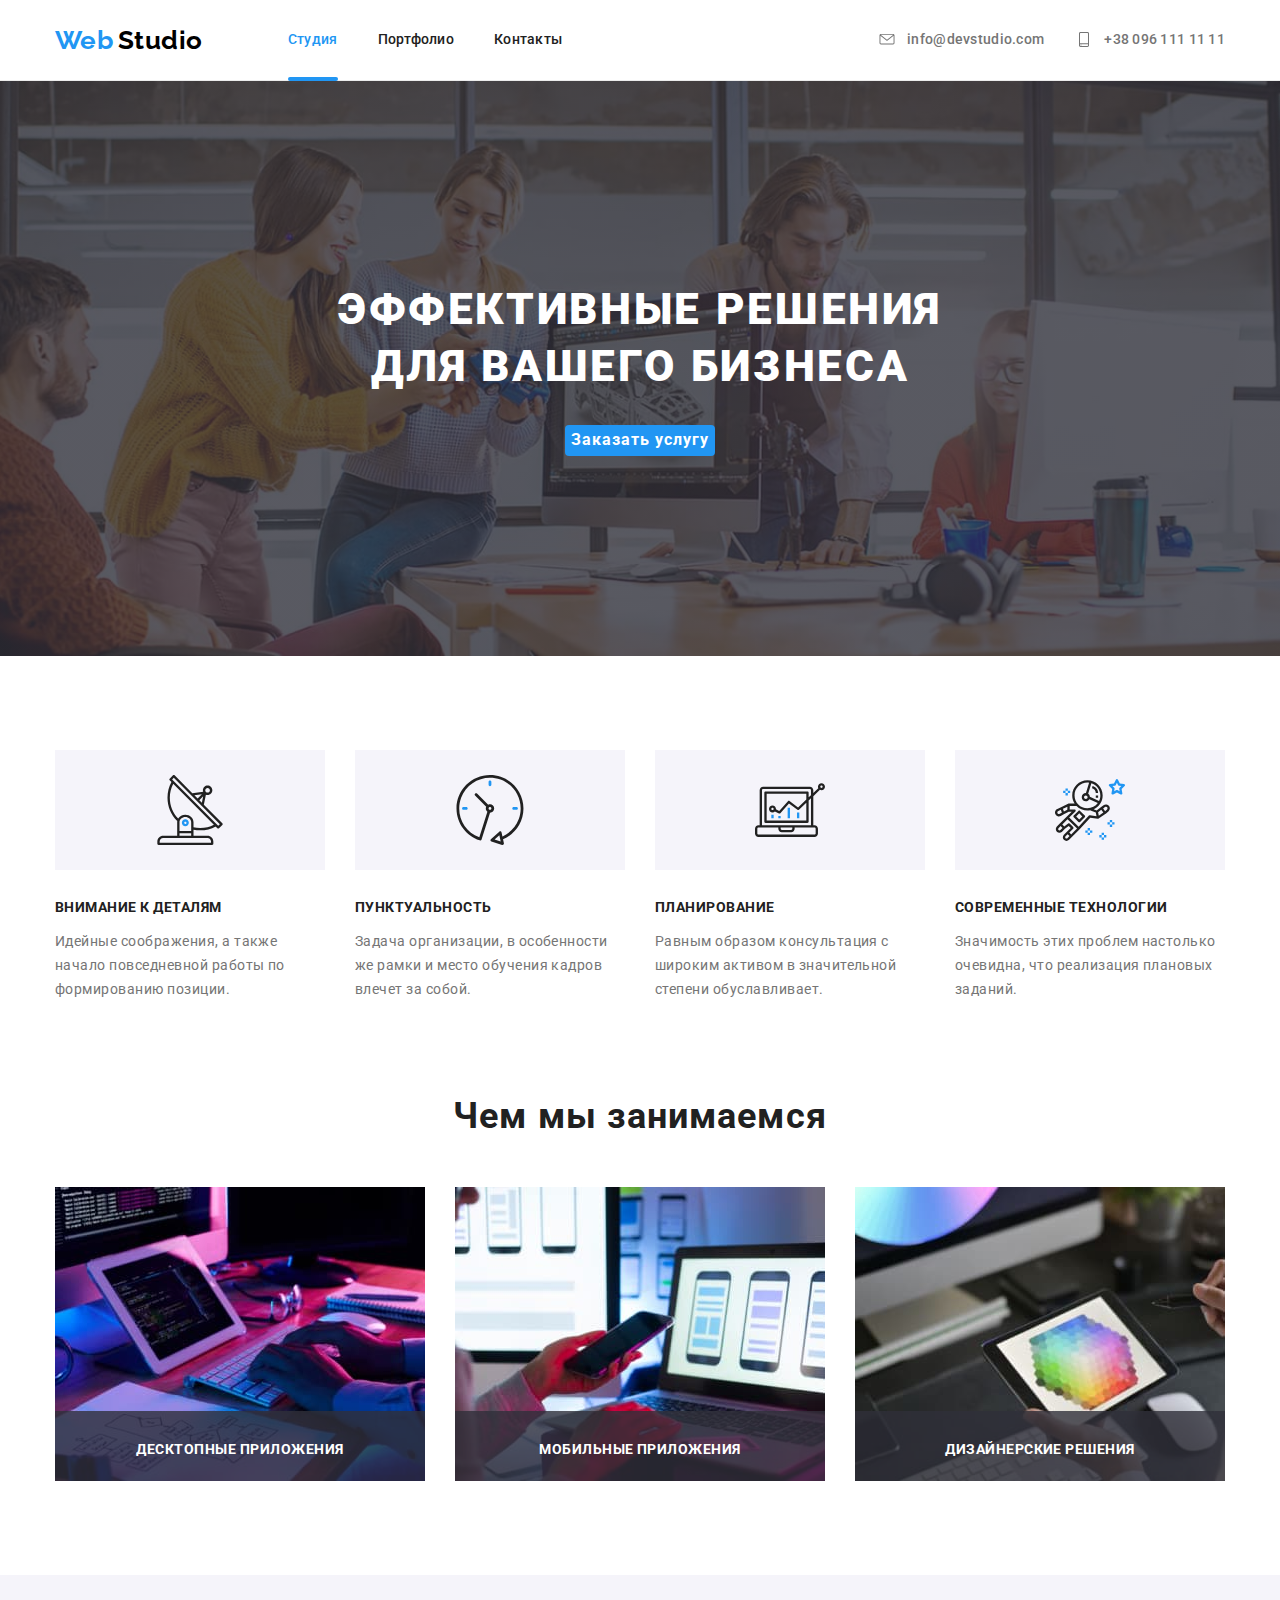
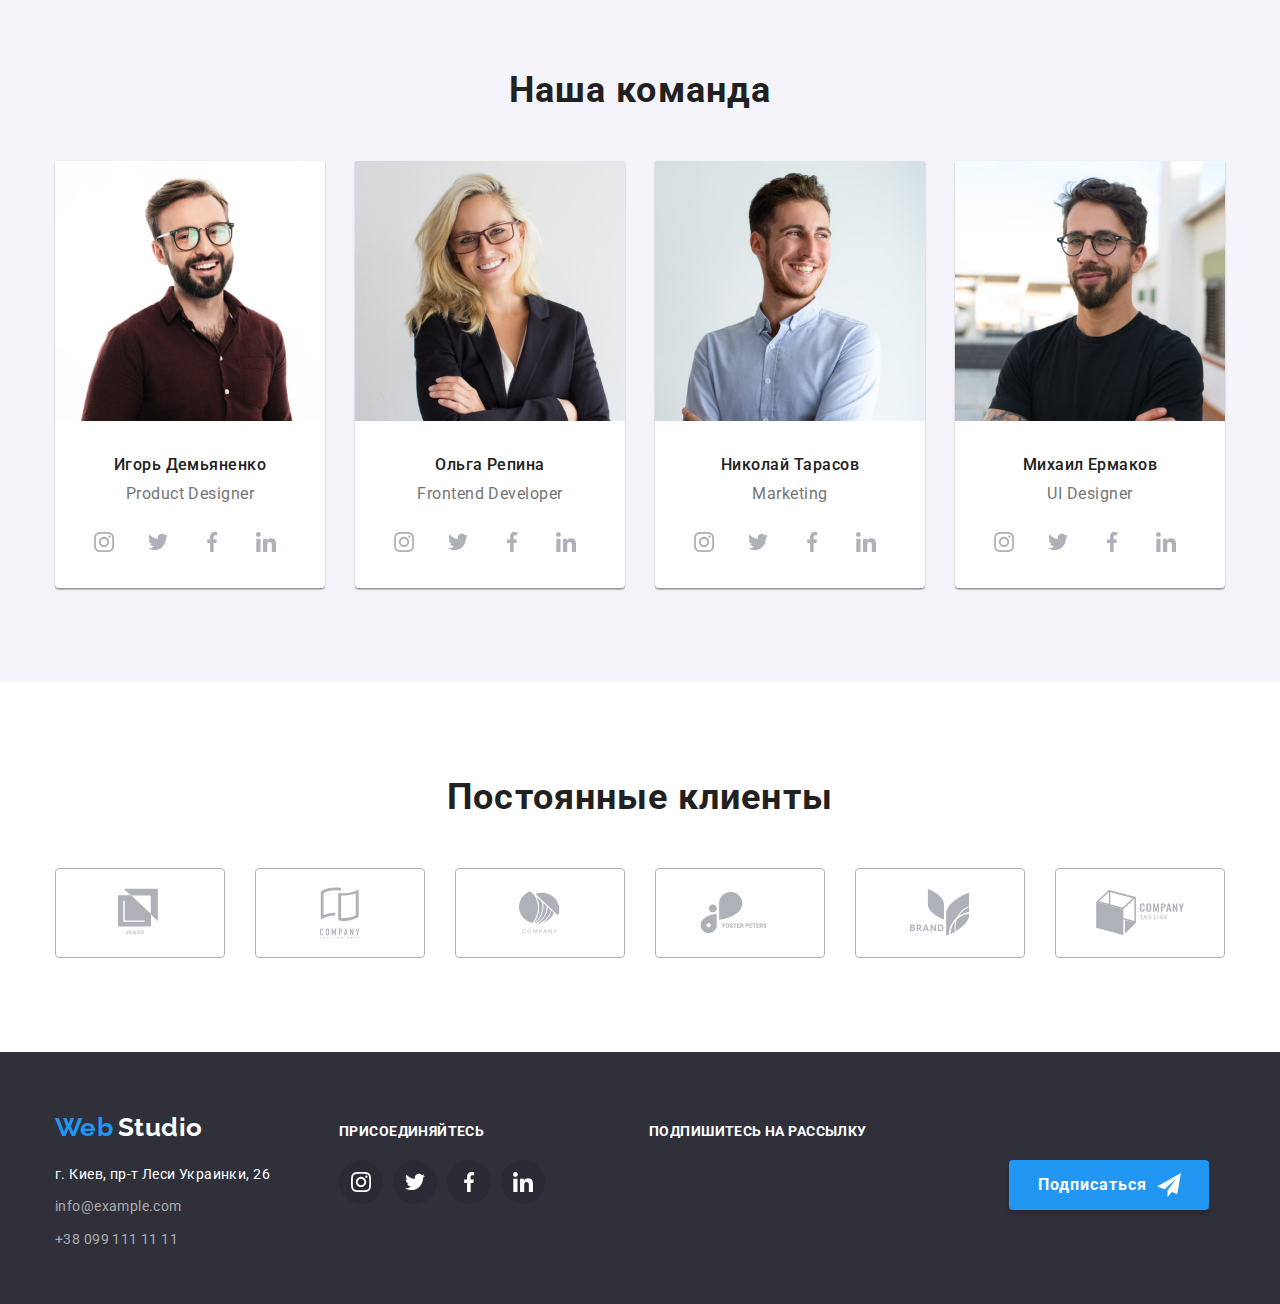
==== commit f279862b: "добавляет бордер радиус соц сетями" ====
--- a/index.html
+++ b/index.html
@@ -142,21 +142,21 @@
 
         <ul class="work-list list">
           <li class="item">
-            <img class="project-links" src="./images/box-1.jpg" alt="box-1" width="370" />
+            <img class="project-img" src="./images/box-1.jpg" alt="box-1" width="370" height="294" />
             <div class="section-utilities">
               <h3 class="title title-utilities">Десктопные приложения</h3>
             </div>
           </li>
 
           <li class="item">
-            <img class="project-links" src="./images/box-2.jpg" alt="box-2" width="370" />
+            <img class="project-img" src="./images/box-2.jpg" alt="box-2" width="370" />
             <div class="section-utilities">
               <h3 class="title title-utilities">Мобильные приложения</h3>
             </div>
           </li>
 
           <li class="item">
-            <img class="project-links" src="./images/box-3.jpg" alt="box-3" width="370" />
+            <img class="project-img" src="./images/box-3.jpg" alt="box-3" width="370" />
             <div class="section-utilities">
               <h3 class="title title-utilities">Дизайнерские решения</h3>
             </div>
@@ -233,7 +233,7 @@
                   </svg>
                 </a>
               </li class="item-links">
-              <li>
+              <li class="item-links">
                 <a class="box-media" href="https://www.linkedin.com/" aria-label="ссылка на linkedin">
                   <svg class="" width="20" height="20">
                     <use href="./images/sprite.svg#linkedin"></use>
--- a/css/main.css
+++ b/css/main.css
@@ -108,6 +108,13 @@
       rgba(47, 48, 58, 0.8)
     ),
     url(../images/Header.jpg);
+  max-width: 1600px;
+  margin-right: auto;
+  margin-left: auto;
+  display: block;
+  background-repeat: no-repeat;
+  background-position: center;
+  background-size: cover;
 }
 
 .hero-title {
@@ -144,15 +151,20 @@
   position: fixed;
   top: 0;
   left: 0;
+  right: 0;
+  bottom: 0;
   width: 100%;
   height: 100%;
   background-color: rgba(0, 0, 0, 0.2);
   z-index: 1;
-}
+  opacity: 1;
+  transition: opacity 250ms cubic-bezier(0.4, 0, 0.2, 1);
+}
+
 .backdrop.is-hidden {
   visibility: hidden;
   opacity: 0;
-  pointer-events: n;
+  pointer-events: none;
 }
 
 .modal {
@@ -164,6 +176,7 @@
   transform: translate(-50%, -50%);
   min-height: 581px;
   min-width: 528px;
+
   background-color: var(--primary-white-color);
   box-shadow: 0px 1px 3px rgba(0, 0, 0, 0.12), 0px 1px 1px rgba(0, 0, 0, 0.14),
     0px 2px 1px rgba(0, 0, 0, 0.2);
@@ -220,6 +233,12 @@
   font-style: normal;
   align-items: center;
   background-color: var(--primary-white-color);
+
+  transition: color 250ms cubic-bezier(0.4, 0, 0.2, 1);
+}
+
+.contacts:hover {
+  color: var(--accent-color);
 }
 
 .icon-contacts {
@@ -230,10 +249,6 @@
   fill: currentColor;
 }
 
-.contacts:hover {
-  color: var(--accent-color);
-}
-
 .site-nav {
   display: flex;
   margin-left: auto;
@@ -252,16 +267,16 @@
 }
 
 .site-nav .link {
-  display: block;
-  padding-top: 32px;
-  padding-bottom: 32px;
+  display: flex;
+  padding-top: 31px;
+  padding-bottom: 31px;
 
   position: relative;
 
   color: var(--first-title-text-color);
 }
 
-.site-nav .link::after {
+.site-nav .link.current::after {
   content: "";
   position: absolute;
 
@@ -269,15 +284,12 @@
   width: 100%;
   height: 4px;
   left: 0;
-  bottom: 0;
-  border-radius: 4px;
+  bottom: -2px;
+
+  border-radius: 2px;
   background-color: var(--accent-color);
-  opacity: 0;
-  transition: opacity 250ms cubic-bezier(0.4, 0, 0.2, 1);
-}
-
-.site-nav .link:hover::after {
-  opacity: 1;
+
+  transition: color 250ms cubic-bezier(0.4, 0, 0.2, 1);
 }
 
 .site-nav .link:hover,
@@ -286,10 +298,6 @@
 }
 
 .site-nav .link.current {
-  color: var(--accent-color);
-}
-
-.link.primary {
   color: var(--accent-color);
 }
 
@@ -395,7 +403,6 @@
 
 .our-team.list {
   display: flex;
-  padding-bottom: 24px;
 }
 
 .our-team.list .item {
@@ -441,12 +448,17 @@
   align-items: center;
   justify-content: center;
   fill: #afb1b8;
-}
-
-.box-media:hover {
+  border-radius: 50%;
+  transition: color 250ms cubic-bezier(0.4, 0, 0.2, 1),
+    background-color 250ms cubic-bezier(0.4, 0, 0.2, 1),
+    border-radius 250ms cubic-bezier(0.4, 0, 0.2, 1);
+}
+
+.item-links:hover .box-media {
   border-radius: 50%;
   background-color: var(--accent-color);
   fill: var(--primary-white-color);
+  outline: none;
 }
 
 /* our clients */
@@ -473,6 +485,8 @@
   fill: #afb1b8;
   border: 1px solid #afb1b8;
   border-radius: 4px;
+  transition: fill 250ms cubic-bezier(0.4, 0, 0.2, 1),
+    border 250ms cubic-bezier(0.4, 0, 0.2, 1);
 }
 
 .company:hover {
@@ -491,6 +505,9 @@
   fill: #ffffff;
   background-color: rgba(0, 0, 0, 10%);
   border-radius: 50%;
+  transition: border-radius 250ms cubic-bezier(0.4, 0, 0.2, 1),
+    background-color 250ms cubic-bezier(0.4, 0, 0.2, 1),
+    fill 250ms cubic-bezier(0.4, 0, 0.2, 1);
 }
 
 .footer-media:hover {
@@ -622,6 +639,9 @@
   padding-right: 22px;
   padding-bottom: 6px;
   padding-left: 22px;
+  transition: color 250ms cubic-bezier(0.4, 0, 0.2, 1),
+    background-color 250ms cubic-bezier(0.4, 0, 0.2, 1),
+    box-shadow 250ms cubic-bezier(0.4, 0, 0.2, 1);
 }
 
 .radio-button:hover,
@@ -646,10 +666,53 @@
   margin-bottom: 30px;
 
   box-sizing: border-box;
+  transition: box-shadow 250ms cubic-bezier(0.4, 0, 0.2, 1);
 }
 
 .flex-container:hover {
   box-shadow: 0px 4px 4px rgba(0, 0, 0, 0.25);
+}
+
+.product-thumb {
+  position: relative;
+  display: flex;
+  justify-content: center;
+  align-items: center;
+  overflow: hidden;
+}
+
+.product-overlay {
+  position: absolute;
+  top: 0;
+  left: 0;
+  width: 100%;
+  height: 100%;
+}
+
+.text-proects {
+  display: block;
+  position: absolute;
+  color: var(--primary-white-color);
+
+  font-size: 18px;
+  line-height: 1.56;
+  letter-spacing: 0.03em;
+
+  padding: 63px 24px;
+
+  margin-top: 0;
+  margin-bottom: 0;
+
+  background-color: rgba(33, 150, 243, 0.9);
+
+  opacity: 0;
+  transform: translateY(100%);
+  transition: transform 250ms cubic-bezier(0.4, 0, 0.2, 1);
+}
+
+.flex-container:hover .text-proects {
+  transform: translateY(0);
+  opacity: 1;
 }
 
 .portfolio-card-content {
@@ -691,21 +754,6 @@
   letter-spacing: 0.03em;
 }
 
-.text-proects {
-  color: var(--primary-text-color);
-
-  font-size: 18px;
-  line-height: 1.56;
-  letter-spacing: 0.03em;
-
-  padding-top: 20px;
-  padding-bottom: 4px;
-  padding-left: 24px;
-  padding-right: 24px;
-  margin-top: 0;
-  margin-bottom: 0;
-}
-
-.project-links {
+.project-img {
   display: block;
 }
